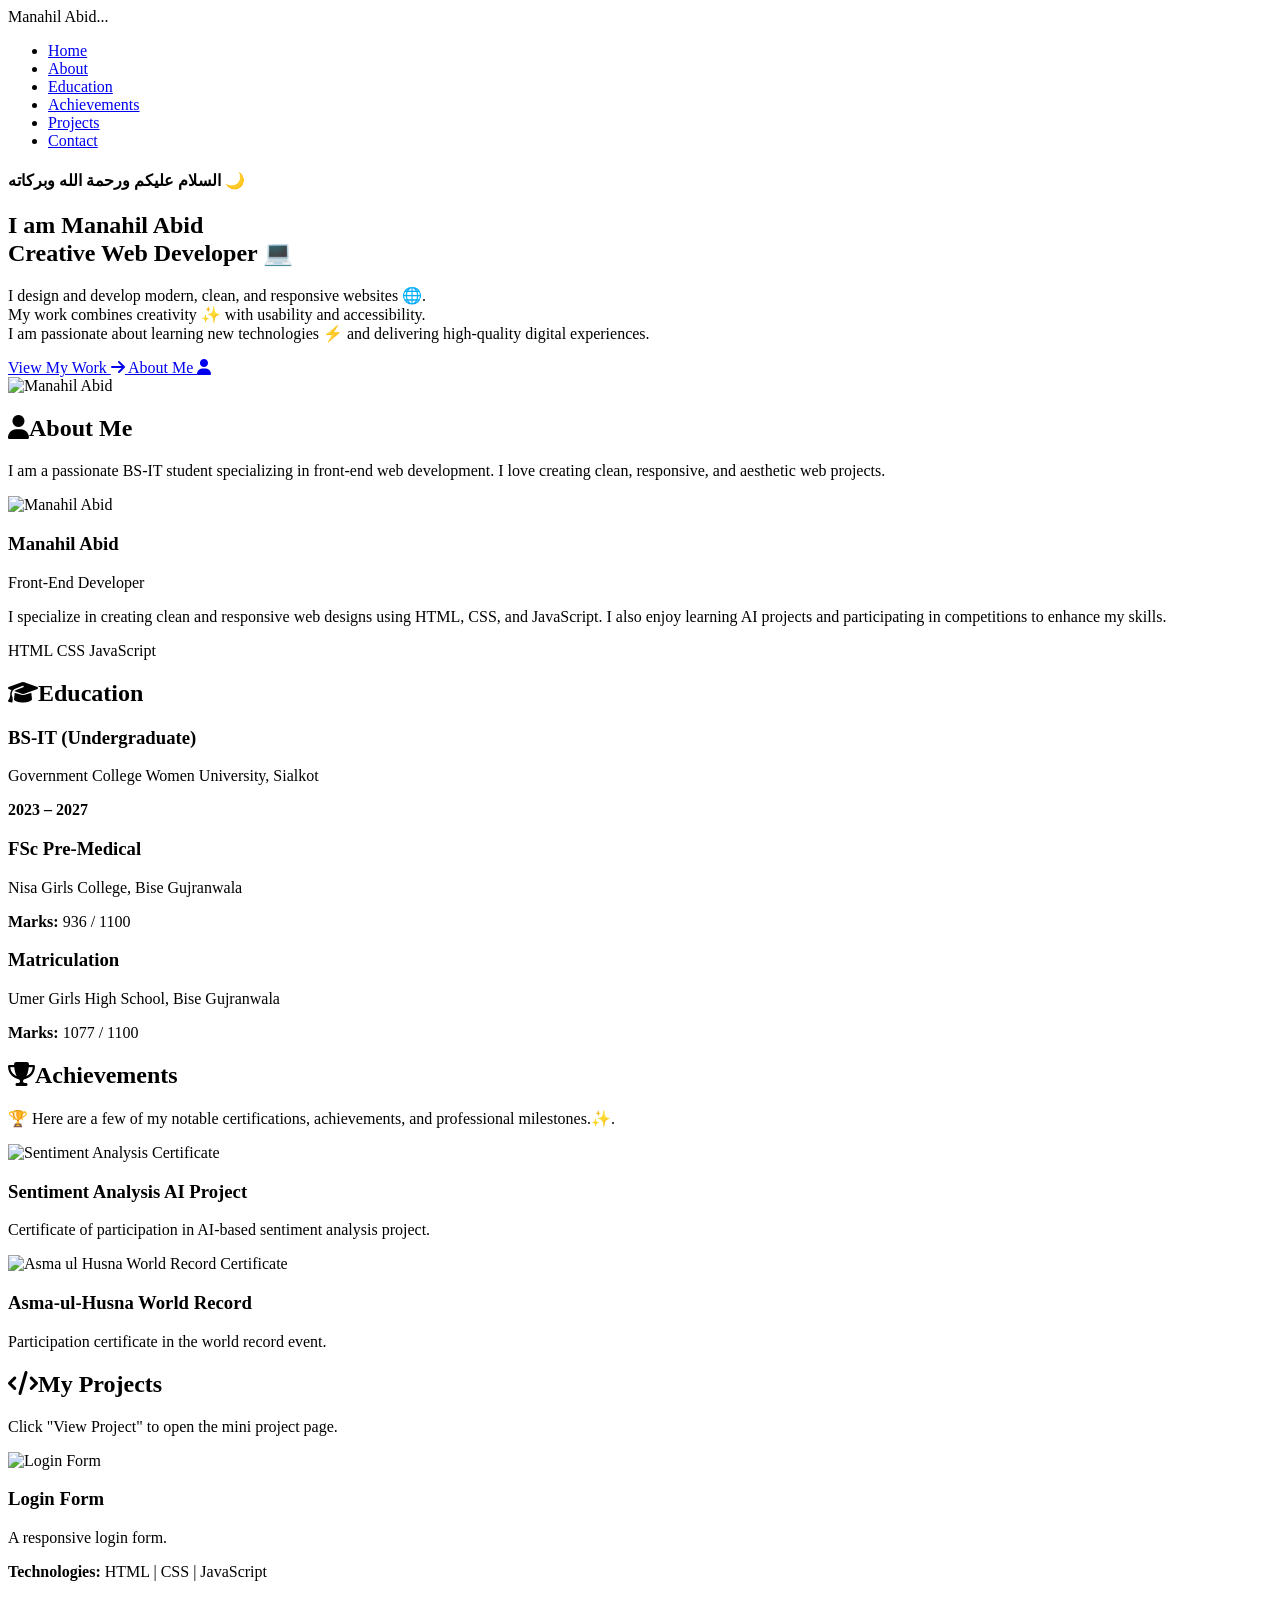
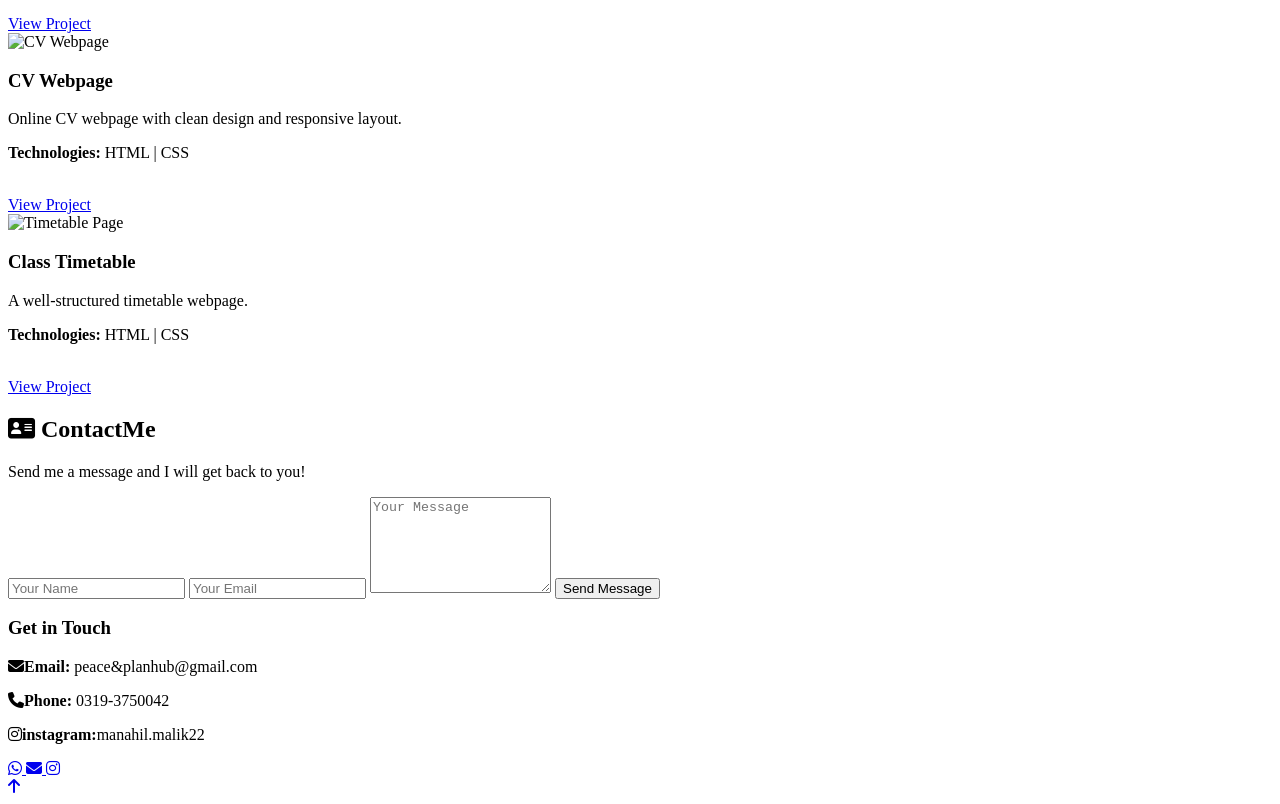
==== index.html @ 07df74ed "Add files via upload" ====
<!DOCTYPE html>
<html>
<head>
  <title>Portfolio | Manahil Abid</title>
  <link rel="stylesheet" href="portfolio.css">
  <link href="https://fonts.googleapis.com/css2?family=Poppins:wght@300;400;600&display=swap" rel="stylesheet">

  <!-- Font Awesome CDN -->
<link rel="stylesheet" href="https://cdnjs.cloudflare.com/ajax/libs/font-awesome/6.4.2/css/all.min.css">
</head>
<body>
  <a id="top"></a>
  <!-- ===== NAVBAR ===== -->
   <header>
    <nav class="navbar">
      <div class="logo">Manahil Abid...</div>
      <ul class="nav-links">
        <li><a href="#home" class="active">Home</a></li>
        <li><a href="#about">About</a></li>
        <li><a href="#education">Education</a></li>
        <li><a href="#achievements">Achievements</a></li>
        <li><a href="#projects">Projects</a></li>
        <li><a href="#contact">Contact</a></li>
      </ul>
    </nav>
  </header> 

   <!-- ===== HERO SECTION ===== -->
  <section id="home" class="hero">
  <div class="hero-content">

    <!-- Full Arabic Salam -->
    <h4 class="arabic-salam">السلام علیکم ورحمة الله وبركاته 🌙</h4>


    <!-- Main Title -->
    <h1 class="title">I am Manahil Abid<br>Creative Web Developer 💻</h1>

    <!-- Subtitle / Description -->
    <p class="subtitle">
      I design and develop modern, clean, and responsive websites 🌐.<br>
      My work combines creativity ✨ with usability and accessibility.<br>
      I am passionate about learning new technologies ⚡ and delivering high-quality digital experiences.
    </p>

    <!-- Buttons -->
    <div class="buttons">
      <a href="#projects" class="btn-primary">
        View My Work <i class="fas fa-arrow-right"></i>
      </a>
      <a href="#about" class="btn-secondary">
        About Me <i class="fas fa-user"></i>
      </a>
    </div>
  </div>

  <!-- Hero Image -->
  <div class="hero-img">
    <img src="images/myimg.jpg" alt="Manahil Abid">
  </div>
</section>

  <!-- ===== ABOUT SECTION ===== -->
   <section id="about" class="about">
    <div class="section-header">
      <h2>
        <i class="fas fa-user"></i>About Me
      </h2>
      <p>I am a passionate BS-IT student specializing in front-end web development. 
        I love creating clean, responsive, and aesthetic web projects.</p>
    </div>
     <div class="about-card">
      <img src="images/myimg.jpg" alt="Manahil Abid">
       <div class="about-text">
        <h3>Manahil Abid</h3>
        <p class="role">Front-End Developer</p>
        <p class="bio">I specialize in creating clean and responsive web designs using HTML, CSS, and JavaScript.
           I also enjoy learning AI projects and participating in competitions to enhance my skills.</p>
        <div class="skills">
          <span>HTML</span>
          <span>CSS</span>
          <span>JavaScript</span>
        </div>
      </div>
    </div>  
  </section> 

  <!-- ===== EDUCATION SECTION ===== -->
  <section id="education" class="education">
    <div class="section-header">
      <h2>
        <i class="fas fa-graduation-cap"></i>Education</h2>
    </div>
    <div class="edu-container">
      <div class="edu-card">
        <h3>BS-IT (Undergraduate)</h3>
        <p>Government College Women University, Sialkot</p>
        <p><strong>2023 – 2027</strong></p>
      </div>
      <div class="edu-card">
        <h3>FSc Pre-Medical</h3>
        <p>Nisa Girls College, Bise Gujranwala</p>
        <p><strong>Marks:</strong> 936 / 1100</p>
      </div>
      <div class="edu-card">
        <h3>Matriculation</h3>
        <p>Umer Girls High School, Bise Gujranwala</p>
        <p><strong>Marks:</strong> 1077 / 1100</p>
      </div>
    </div>
  </section>

  <!-- ===== ACHIEVEMENTS SECTION ===== -->
  <section id="achievements" class="achievements">
    <div class="section-header">
      <h2>
        <i class="fas fa-trophy"></i>Achievements</h2>
      <p>🏆 Here are a few of my notable certifications, achievements, 
        and professional milestones.✨.</p>
    </div>
    <div class="achievement-cards">
      <div class="achievement-card">
        <img src="images/achievement1.jpg" alt="Sentiment Analysis Certificate">
        <h3>Sentiment Analysis AI Project</h3>
        <p>Certificate of participation in AI-based sentiment analysis project.</p>
      </div>
      <div class="achievement-card">
        <img src="images/achievement2.jpg" alt="Asma ul Husna World Record Certificate">
        <h3>Asma-ul-Husna World Record</h3>
        <p>Participation certificate in the world record event.</p>
      </div>
    </div>
  </section>

  <!-- ===== PROJECTS SECTION ===== -->
  <section id="projects" class="projects">
    <div class="section-header">
      <h2>
        <i class="fas fa-code"></i>My Projects</h2>
      <p>Click "View Project" to open the mini project page.</p>
    </div>

    <div class="project-cards">
      <div class="project-card">
        <img src="images/login.png" alt="Login Form">
        <h3>Login Form</h3>
        <p>A responsive login form.</p>
        <p><strong>Technologies:</strong> HTML | CSS | JavaScript</p><br>
        <a href="Manahilprojects/LoginForm.html" class="btn-primary" target="_blank">View Project<br></a>
      </div>
      <div class="project-card">
        <img src="images/cv.png" alt="CV Webpage">
        <h3>CV Webpage</h3>
        <p>Online CV webpage with clean design and responsive layout.</p>
        <p><strong>Technologies:</strong> HTML | CSS</p><br>
        <a href="Manahilprojects/CV.html" class="btn-primary" target="_blank"> View Project</a>
      </div>
      <div class="project-card">
        <img src="images/timetable.png" alt="Timetable Page">
        <h3>Class Timetable</h3>
        <p>A well-structured timetable webpage.</p>
        <p><strong>Technologies:</strong> HTML | CSS</p><br>
        <a href="Manahilprojects/TimeTable.html" class="btn-primary" target="_blank">View Project</a>
      </div>
    </div>
  </section>
  <!-- ===== CONTACT SECTION ===== -->
  <section id="contact" class="contact">
    <div class="section-header">
      <h2>
        <i class="fas fa-address-card"></i> ContactMe</h2>
      <p>Send me a message and I will get back to you!</p>
    </div>

    <div class="contact-container">
      <form action="#" class="contact-form">
        <input type="text" placeholder="Your Name" required>
        <input type="email" placeholder="Your Email" required>
        <textarea placeholder="Your Message" rows="6" required></textarea>
        <button type="submit" class="btn-primary">Send Message</button>
      </form> 

     <div class="contact-info">
        <h3>Get in Touch</h3>
        <p>
          <i class="fas fa-envelope"></i><strong>Email:</strong> peace&planhub@gmail.com</p>
        <p>
          <i class="fas fa-phone"></i><strong>Phone:</strong> 0319-3750042</p>
          <p>
            <i class="fab fa-instagram"></i><strong>instagram:</strong>manahil.malik22</p>
      </div>
      <div class="social-icons">
  <a href="https://wa.me/0319-3750042" target="_blank" title="WhatsApp">
    <i class="fab fa-whatsapp"></i>
  </a>
  <a href="mailto:peace&planhub@gmail.com" target="_blank" title="Gmail">
    <i class="fas fa-envelope"></i>
  </a>
  <a href="https://instagram.com/manahil.malik22" target="_blank" title="Instagram">
    <i class="fab fa-instagram"></i>
  </a>
</div>
    </div>
  </section>
<a href="#top"id="backToTop"title="Go to top">
  <i class="fas fa-arrow-up"></i>
</body>
</html>
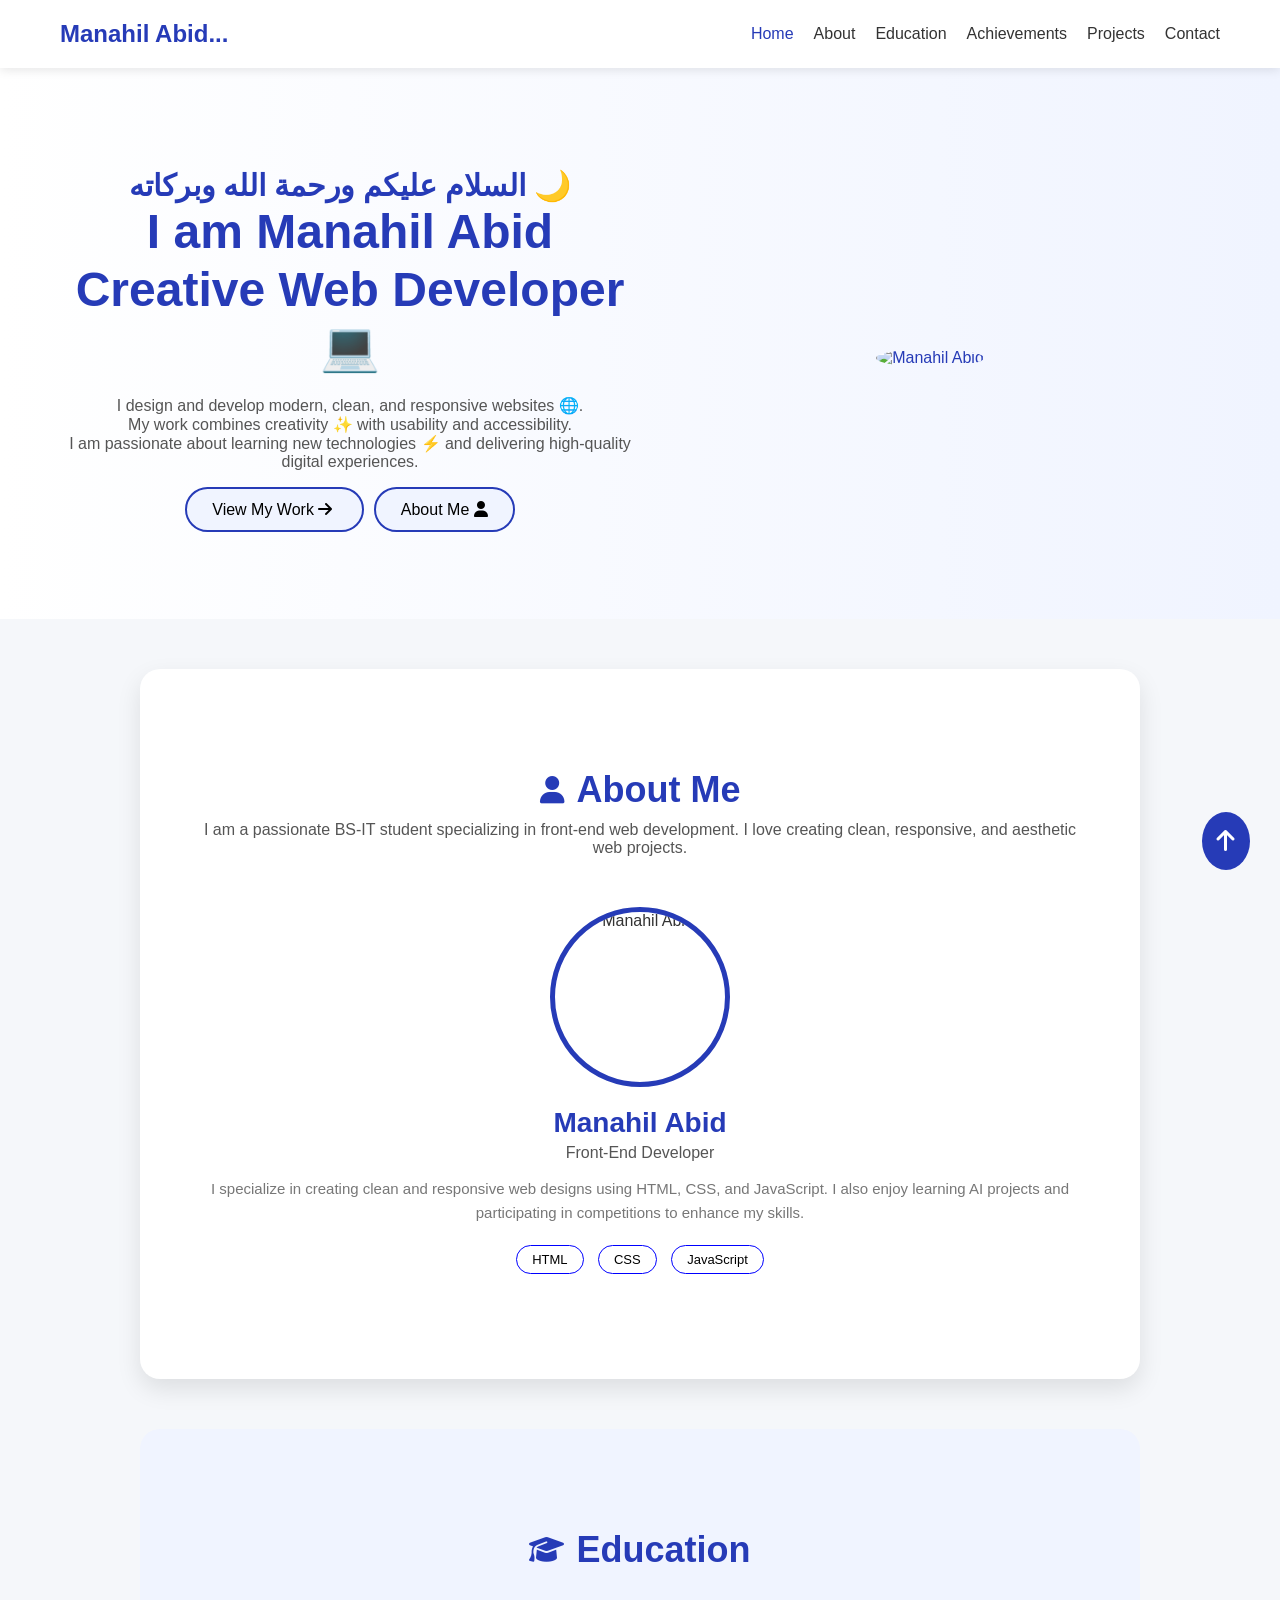
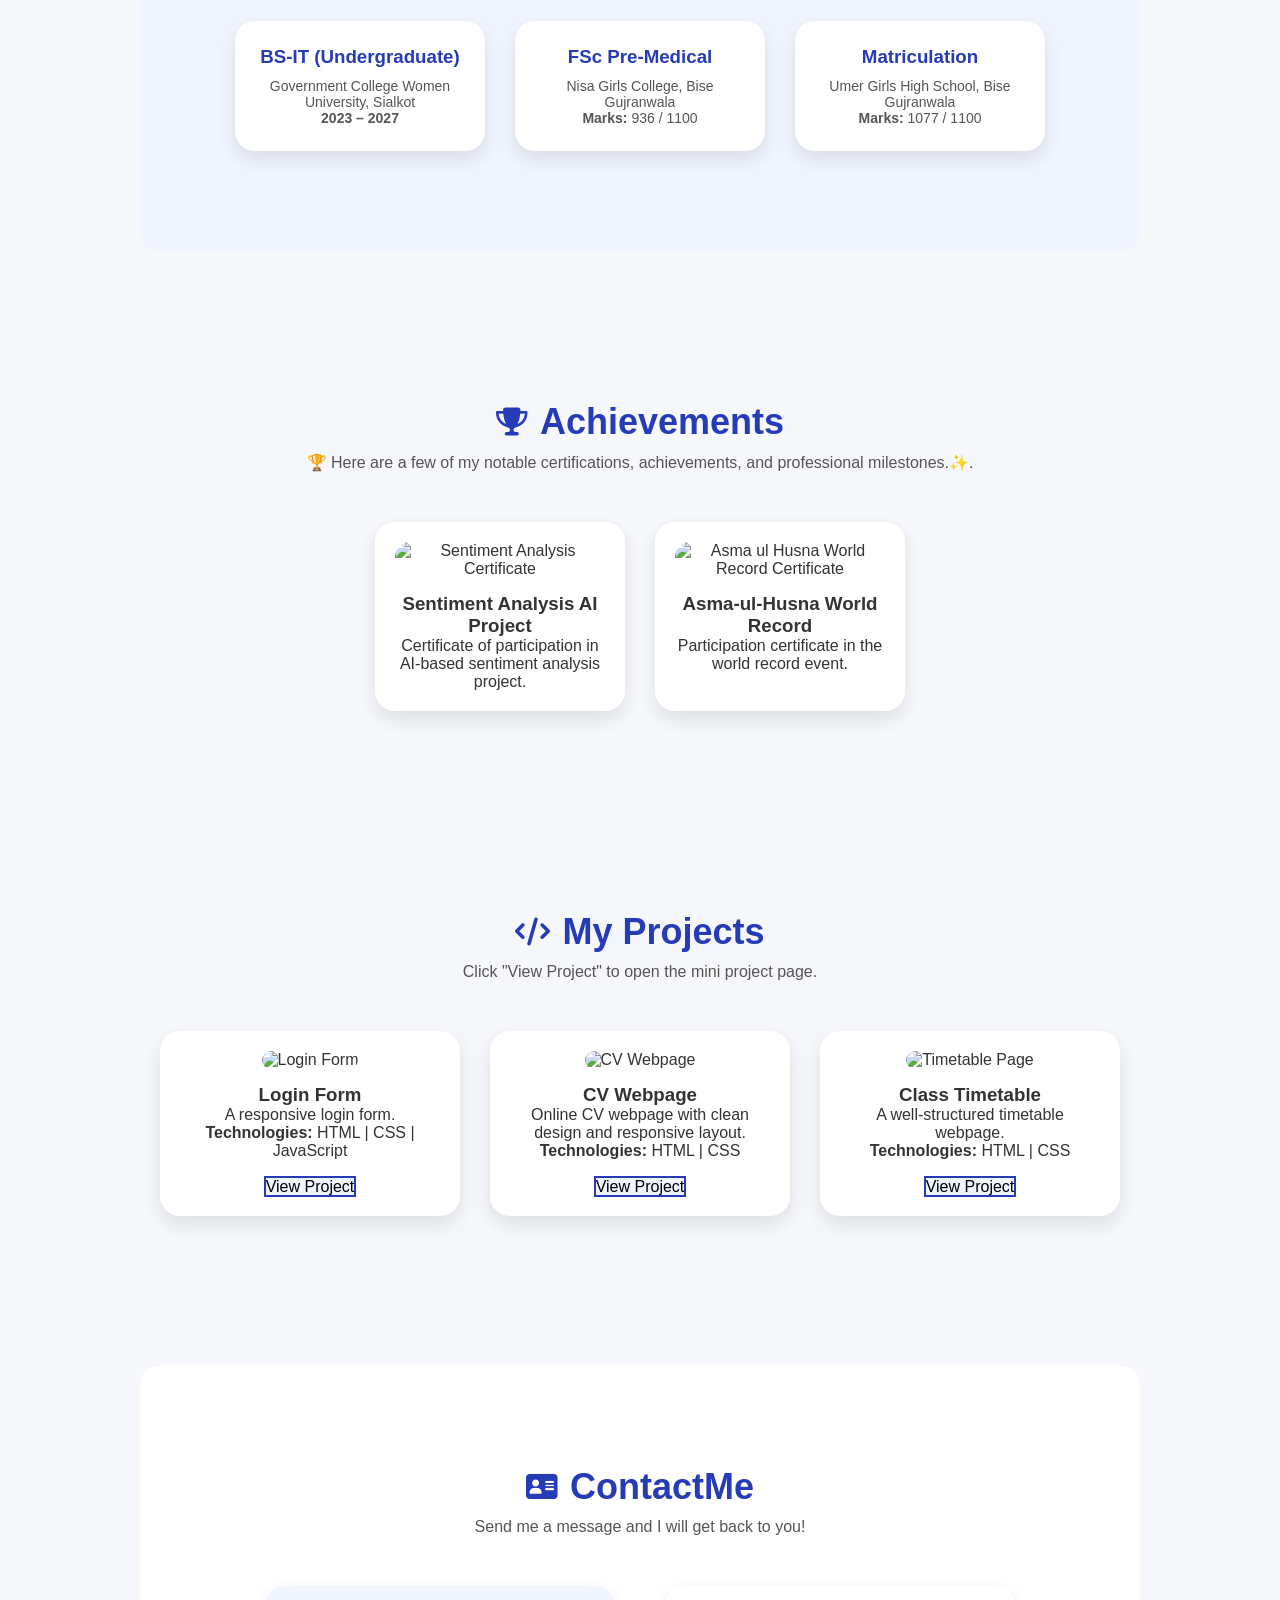
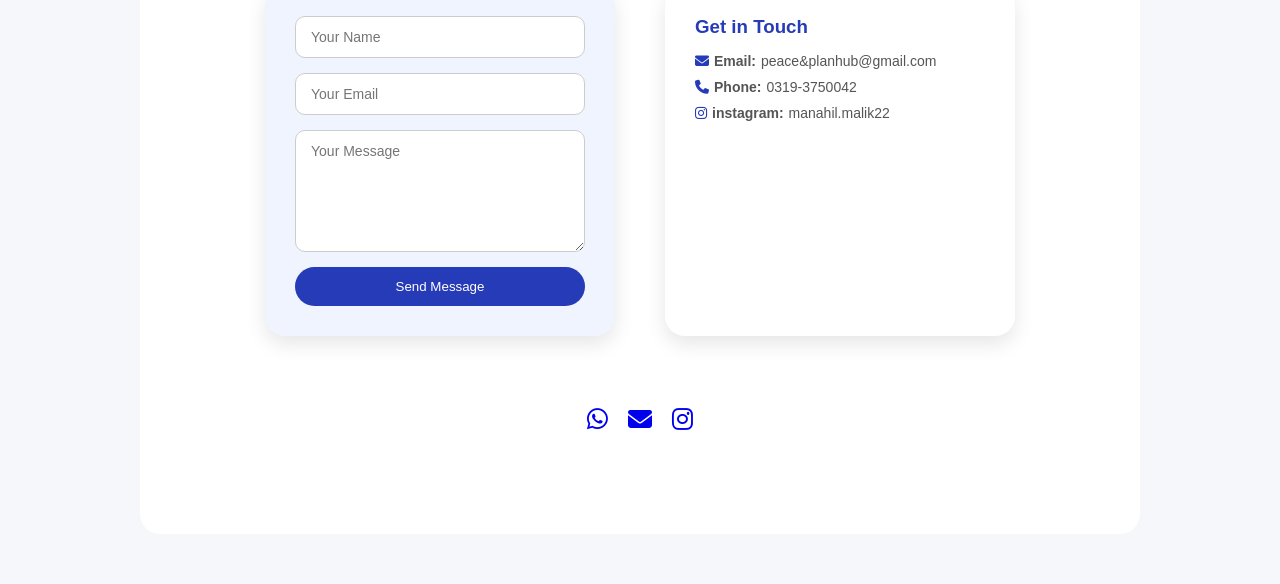
==== commit 9905e09b: "Update index.html" ====
--- a/index.html
+++ b/index.html
@@ -2,7 +2,7 @@
 <html>
 <head>
   <title>Portfolio | Manahil Abid</title>
-  <link rel="stylesheet" href="portfolio.css">
+  <link rel="stylesheet" href="index.css">
   <link href="https://fonts.googleapis.com/css2?family=Poppins:wght@300;400;600&display=swap" rel="stylesheet">
 
   <!-- Font Awesome CDN -->
@@ -205,4 +205,4 @@
 <a href="#top"id="backToTop"title="Go to top">
   <i class="fas fa-arrow-up"></i>
 </body>
-</html>+</html>
--- a/index.css
+++ b/index.css
@@ -0,0 +1,466 @@
+/* ===== GLOBAL STYLES ===== */
+* {
+    margin: 0;
+    padding: 0;
+    box-sizing: border-box;
+    font-family: 'Poppins', sans-serif;
+}
+
+ body {
+    scroll-behavior: smooth;
+    background: #f5f7fa;
+    color: #333;
+}
+a {
+    text-decoration: none;
+}  
+
+/* ===== NAVBAR ===== */
+.navbar {
+    display: flex;
+    justify-content: space-between;
+     align-items: center;
+    padding: 20px 60px;
+    background: #ffffff;
+    box-shadow: 0 2px 10px rgba(0,0,0,0.1);
+     position: sticky;
+     top: 0;
+    z-index: 1000;     
+} 
+
+.navbar .logo {
+    font-size: 24px;
+    font-weight: 600;
+    color: #263bb7;
+}
+
+ .nav-links {
+    list-style: none;
+    display: flex;
+    gap: 20px; 
+} 
+
+.nav-links li a {
+    color: #333;
+    font-weight: 500;
+    transition: color 0.3s; 
+} 
+ .nav-links li a.active,
+.nav-links li a:hover {
+    color: #263bb7;
+} 
+
+/* ===== HERO SECTION ===== */
+ .hero {
+    display: flex;
+    justify-content: space-between;
+    align-items: center; 
+     padding: 100px 60px;
+     background: linear-gradient(to right, #ffffff, #f0f4ff);
+     color:#263bb7;
+     flex-wrap: wrap;
+    text-align: center; 
+} 
+
+ .hero-content {
+    flex: 1 1 400px;
+}
+.arabic-salam{
+    font-size: 30px;
+}
+ .hero-content h3 {
+    font-size: 20px;
+    color: #263bb7;
+    margin-bottom: 10px;
+}
+
+.hero-content h1 {
+    font-size: 48px;
+    margin-bottom: 20px;
+    line-height: 1.2;
+}
+
+.hero-content p {
+    font-size: 16px;
+    margin-bottom: 30px;
+    color: #555;
+} 
+
+.buttons a {
+    padding: 12px 25px;
+     border-radius: 30px;
+     margin: 5px;
+    font-weight: 500;
+    transition: all 0.3s ease;  
+}
+
+ .btn-primary {
+     background: #f0f4ff;
+    color: black;
+    border: 2px solid #263bb7;
+}
+
+ .btn-primary:hover {
+     background: #263bb7;
+    color: #fff;
+    transform: translateY(-3px);
+}
+
+.btn-secondary {
+    background: #f0f4ff;
+    color:black;
+    border: 2px solid #263bb7;
+}
+
+.btn-secondary:hover {
+    background: #263bb7;
+    color: #fff;
+    transform: translateY(-3px);
+}
+
+.hero-img {
+    flex: 1 1 400px;
+    margin-top: 30px;
+    display: flex;
+    justify-content: center;
+    align-items: center;
+}
+
+.hero-img img {
+    max-width: 350px;
+     border-radius: 50%;
+     transition: transform 0.3s ease; 
+} 
+
+.hero-img img:hover {
+    transform: scale(1.05);
+}    
+
+/* ===== ABOUT SECTION ===== */
+.about {
+    padding: 100px 60px;
+    background: #ffffff;
+    border-radius: 20px;
+    margin: 50px auto;
+     max-width: 1000px;
+    box-shadow: 0 10px 25px rgba(0,0,0,0.1); 
+}
+
+.section-header {
+    text-align: center;
+    margin-bottom: 50px;
+}
+
+.section-header h2 {
+    display: flex;
+    font-size: 36px;
+    color: #263bb7;
+    margin-bottom: 10px;
+    align-items: center;
+    justify-content: center;
+    gap: 12px;
+}
+.section-header h2 i{
+       color: #263bb7;
+       font-size:28px;
+}
+
+.section-header p {
+    font-size: 16px;
+    color: #555;
+}
+
+.about-card {
+    display: flex;
+    flex-direction: column;
+    align-items: center;
+    gap: 20px;
+    text-align: center;
+}
+
+.about-card img {
+    width: 180px;
+    height: 180px;
+    object-fit: cover;
+    border-radius: 50%;
+    border: 5px solid #263bb7;
+    transition: transform 0.3s, box-shadow 0.3s;
+}
+
+.about-card img:hover {
+    transform: scale(1.1);
+    box-shadow: 0 10px 20px rgba(38,59,183,0.3);
+}
+
+.about-text h3 {
+    color: #263bb7;
+    font-size: 28px;
+    margin-bottom: 5px;
+}
+
+.about-text .role {
+    font-weight: 500;
+    color: #555;
+    margin-bottom: 15px;
+}
+
+.about-text .bio {
+    font-size: 15px;
+    color: #777;
+    line-height: 1.6;
+    margin-bottom: 15px;
+}
+
+.about-text .skills span {
+    display: inline-block;
+    border: 1px solid blue;
+    background: #ffffff;
+    color: black;
+    padding: 6px 15px;
+    margin: 5px;
+    border-radius: 25px;
+    font-size: 13px;
+    transition: background 0.3s;
+}
+
+.about-text .skills span:hover {
+    background: #1a2aa0;
+    color: #fff;
+} 
+
+/* ===== EDUCATION SECTION ===== */
+.education {
+    padding: 100px 60px;
+    text-align: center;
+    background: #f0f4ff;
+    border-radius: 20px;
+    margin: 50px auto;
+    max-width: 1000px;
+}
+
+.edu-container {
+    display: flex;
+    flex-wrap: wrap;
+    justify-content: center;
+    gap: 30px;
+}
+
+.edu-card {
+    background: #fff;
+    width: 250px;
+    padding: 25px;
+    border-radius: 20px;
+    box-shadow: 0 8px 20px rgba(0,0,0,0.1);
+    transition: transform 0.3s, box-shadow 0.3s;
+}
+
+.edu-card:hover {
+    transform: translateY(-10px);
+    box-shadow: 0 15px 25px rgba(38,59,183,0.2);
+}
+
+.edu-card h3 {
+    color: #263bb7;
+    margin-bottom: 10px;
+}
+
+.edu-card p {
+    color: #555;
+    font-size: 14px;
+}
+
+/* ===== ACHIEVEMENTS SECTION ===== */
+.achievements {
+    padding: 100px 60px;
+    text-align: center;
+}
+
+.achievement-cards {
+    display: flex;
+    flex-wrap: wrap;
+    justify-content: center;
+    gap: 30px;
+    margin-top: 30px;
+}
+
+.achievement-card {
+    background: #fff;
+    width: 250px;
+    padding: 20px;
+    border-radius: 20px;
+    box-shadow: 0 8px 20px rgba(0,0,0,0.1);
+    transition: transform 0.3s, box-shadow 0.3s;
+}
+
+.achievement-card:hover {
+    transform: translateY(-10px);
+    box-shadow: 0 15px 25px rgba(38,59,183,0.2);
+}
+
+.achievement-card img {
+    width: 100%;
+    border-radius: 15px;
+    margin-bottom: 15px;
+}
+
+/* ===== PROJECTS SECTION ===== */
+.projects {
+    padding: 100px 60px;
+    text-align: center;
+}
+
+.project-cards {
+    display: flex;
+    flex-wrap: wrap;
+    justify-content: center;
+    gap: 30px;
+    margin-top: 20px;
+}
+
+.project-card {
+    background: #fff;
+    width: 300px;
+    padding: 20px;
+    border-radius: 20px;
+    box-shadow: 0 8px 20px rgba(0,0,0,0.1);
+    transition: transform 0.3s, box-shadow 0.3s;
+}
+
+.project-card:hover {
+    transform: translateY(-10px);
+    box-shadow: 0 15px 25px rgba(38,59,183,0.2);
+}
+
+.project-card img {
+    width: 100%;
+    border-radius: 15px;
+    margin-bottom: 15px;
+}
+
+/* ===== CONTACT SECTION ===== */
+ .contact {
+    padding: 100px 60px;
+    text-align: center;
+    background: #ffffff;
+    border-radius: 20px;
+    margin: 50px auto;
+    max-width: 1000px;
+}
+
+.contact-container {
+    display: flex;
+    justify-content: center;
+    gap: 50px;
+    flex-wrap: wrap;
+    margin-top: 50px;
+}
+
+.contact-form {
+    background: #f0f4ff;
+    padding: 30px;
+    border-radius: 20px;
+    width: 350px;
+    box-shadow: 0 8px 20px rgba(0,0,0,0.1);
+    display: flex;
+    flex-direction: column;
+    gap: 15px;
+}
+
+.contact-form input,
+.contact-form textarea {
+    padding: 12px 15px;
+    border-radius: 10px;
+    border: 1px solid #ccc;
+    font-size: 14px;
+}
+
+.contact-form button {
+    background: #263bb7;
+    color: #fff;
+    padding: 12px;
+    border-radius: 30px;
+    border: none;
+    cursor: pointer;
+    font-weight: 500;
+    transition: background 0.3s, transform 0.3s;
+}
+
+.contact-form button:hover {
+    background: #1a2aa0;
+    transform: translateY(-3px);
+}
+
+.contact-info {
+    background: #fff;
+    padding: 30px;
+    border-radius: 20px;
+    width: 350px;
+    box-shadow: 0 8px 20px rgba(0,0,0,0.1);
+    text-align: left;
+}
+
+.contact-info h3 {
+    color: #263bb7;
+    margin-bottom: 15px;
+}
+
+.contact-info p {
+    font-size: 14px;
+    margin-bottom: 10px;
+    color: #555;
+    display: flex;
+    align-items: center;
+    gap: 5px;
+}
+
+.contact-info a {
+    color: #263bb7;
+}
+
+.contact-info a:hover {
+    text-decoration: underline;
+} 
+.contact-info i{
+    color: #263bb7;
+}
+.social-icons{
+    display:flex;
+    gap:20px;
+    justify-content: center;
+    margin-top: 20px;
+}
+.social-icons a{
+    font-size: 24px;
+    transition: color 0.3s transform 0.3s;
+}
+.social-icons a:hover{
+    color: #1a2aa0;
+    translate: Y(-3px);
+}
+/* ===== RESPONSIVE ===== */
+ @media (max-width: 1000px) {
+    .hero {
+        flex-direction: column;
+        text-align: center;
+    }
+    .hero-img img {
+        max-width: 250px;
+        margin-top: 20px;
+    }
+} 
+#backToTop{
+    position: fixed;
+    bottom:30px;
+    right: 30px;
+    background: #263bb7;
+    color:#fff;
+    border:none;
+    border-radius: 50%;
+    padding:15px;
+    cursor:pointer;
+    font-size: 24px;
+    z-index: 1000;
+}
+    #backToTop:hover{
+background-color: grey;
+    }
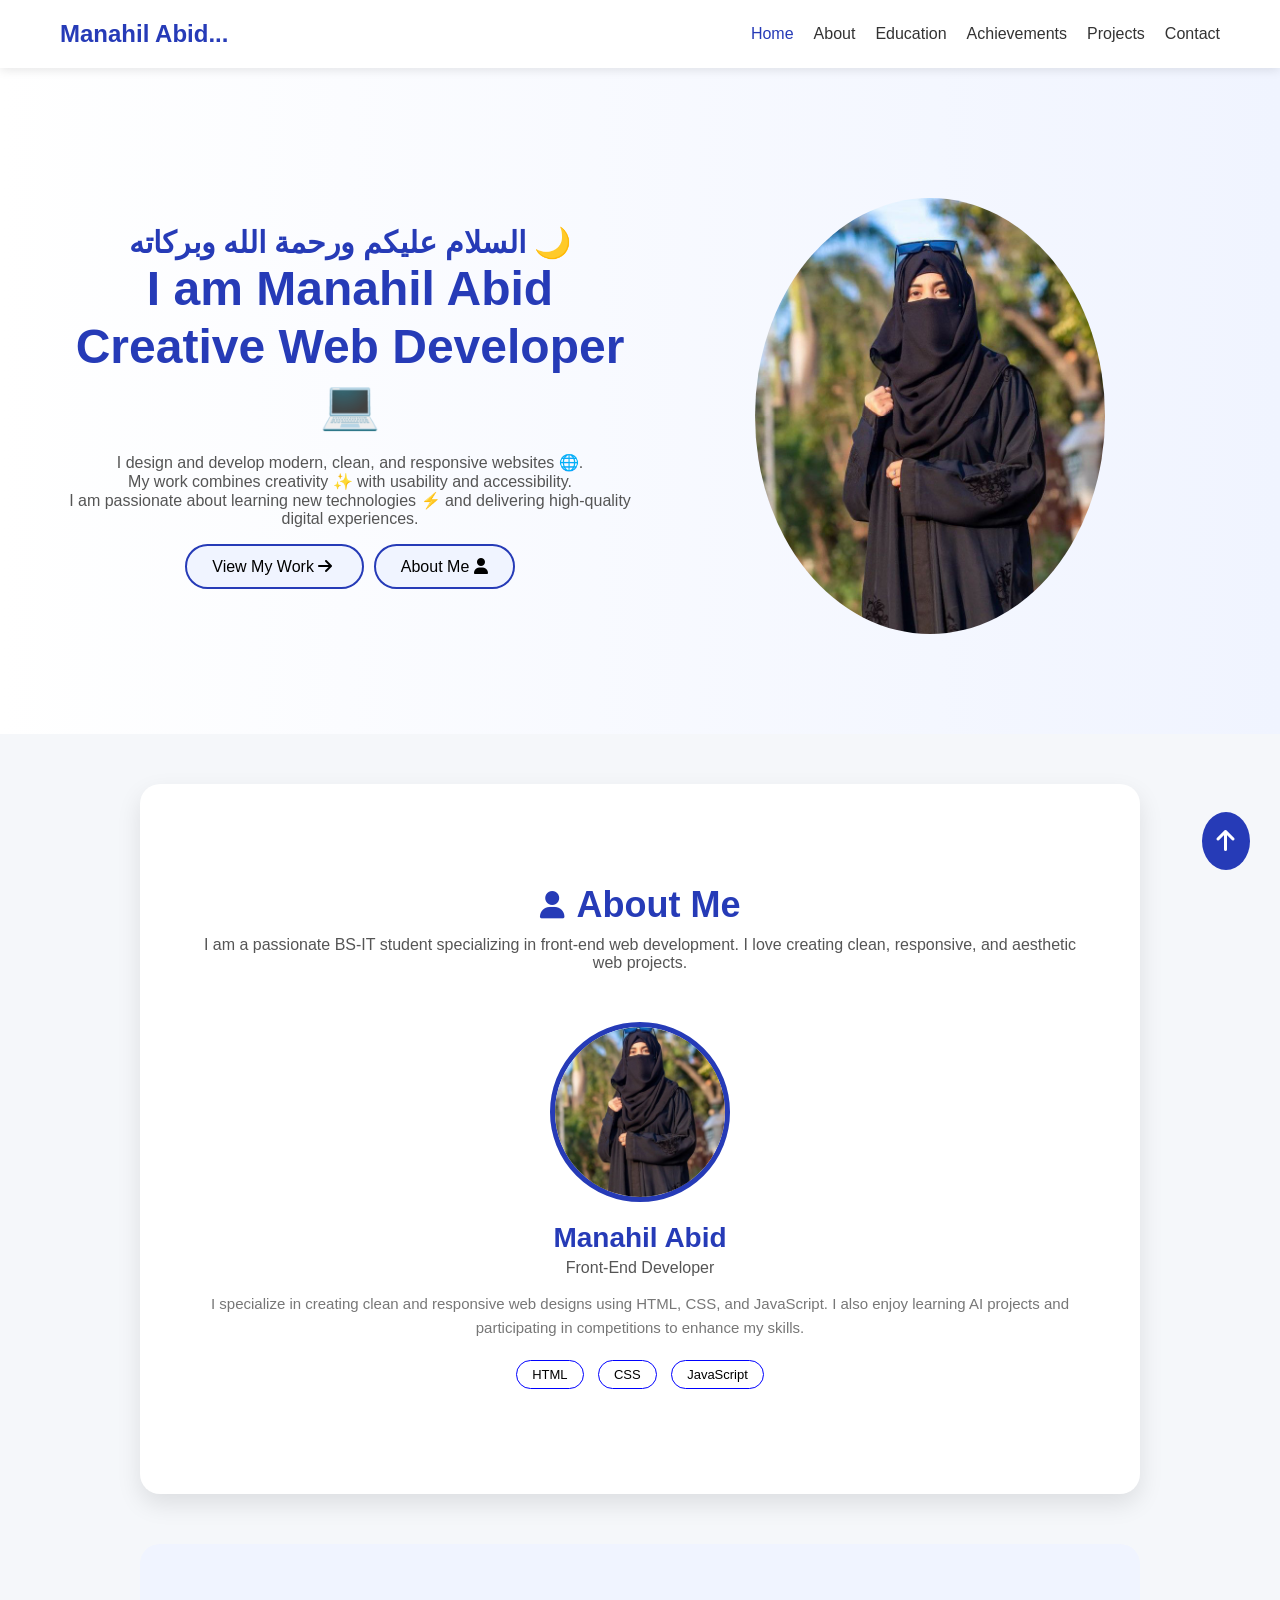
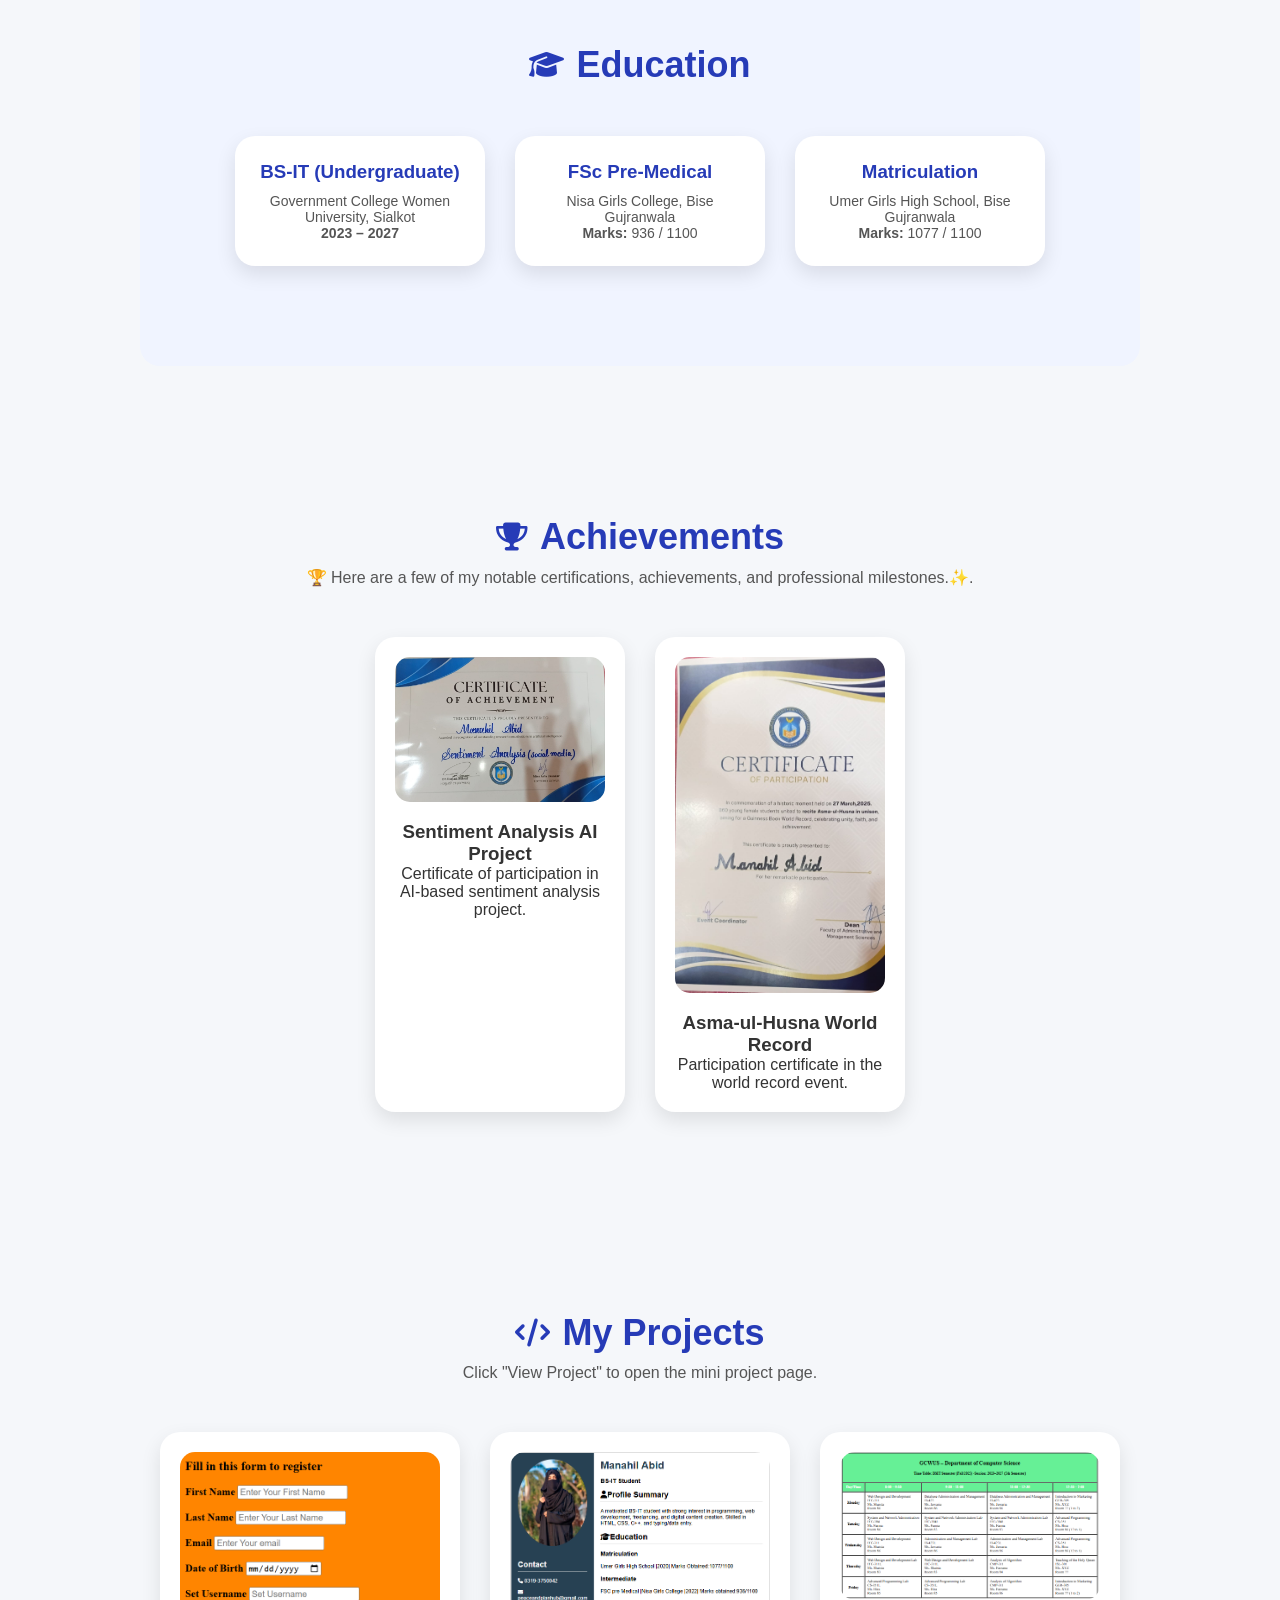
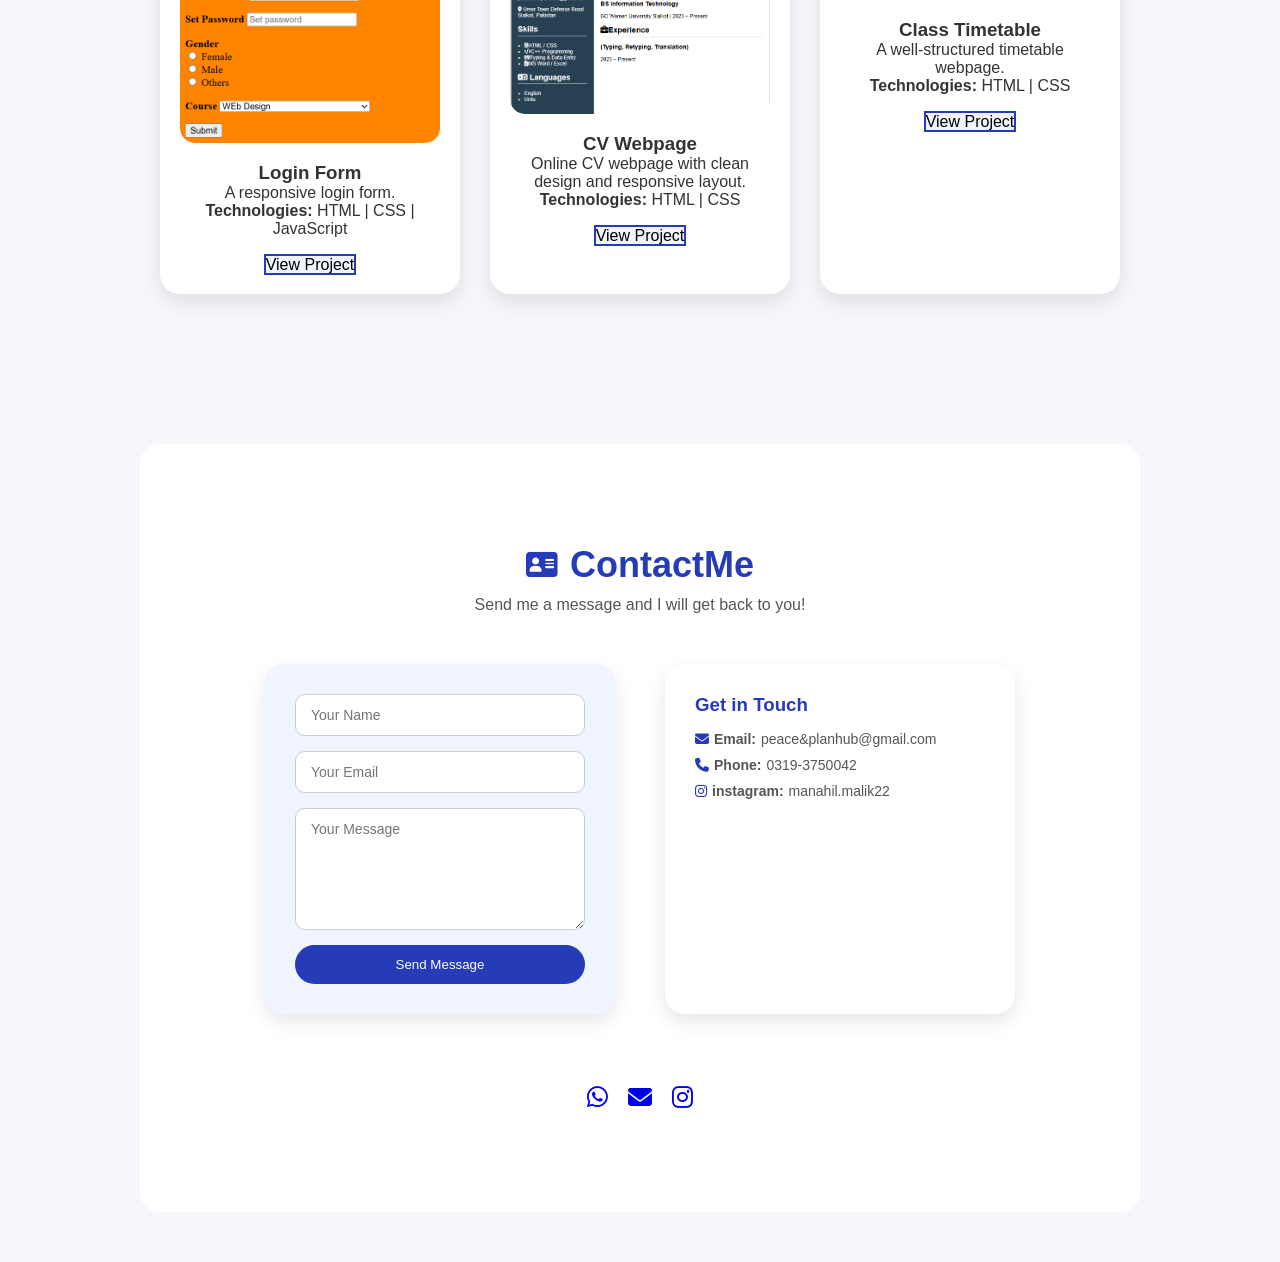
==== commit 84bba1b2: "Update index.html" ====
--- a/index.html
+++ b/index.html
@@ -56,7 +56,7 @@
 
   <!-- Hero Image -->
   <div class="hero-img">
-    <img src="images/myimg.jpg" alt="Manahil Abid">
+    <img src="myimg.jpg" alt="Manahil Abid">
   </div>
 </section>
 
@@ -70,7 +70,7 @@
         I love creating clean, responsive, and aesthetic web projects.</p>
     </div>
      <div class="about-card">
-      <img src="images/myimg.jpg" alt="Manahil Abid">
+      <img src="myimg.jpg" alt="Manahil Abid">
        <div class="about-text">
         <h3>Manahil Abid</h3>
         <p class="role">Front-End Developer</p>
@@ -120,12 +120,12 @@
     </div>
     <div class="achievement-cards">
       <div class="achievement-card">
-        <img src="images/achievement1.jpg" alt="Sentiment Analysis Certificate">
+        <img src="achievement1.jpg" alt="Sentiment Analysis Certificate">
         <h3>Sentiment Analysis AI Project</h3>
         <p>Certificate of participation in AI-based sentiment analysis project.</p>
       </div>
       <div class="achievement-card">
-        <img src="images/achievement2.jpg" alt="Asma ul Husna World Record Certificate">
+        <img src="achievement2.jpg" alt="Asma ul Husna World Record Certificate">
         <h3>Asma-ul-Husna World Record</h3>
         <p>Participation certificate in the world record event.</p>
       </div>
@@ -142,25 +142,25 @@
 
     <div class="project-cards">
       <div class="project-card">
-        <img src="images/login.png" alt="Login Form">
+        <img src="login.png" alt="Login Form">
         <h3>Login Form</h3>
         <p>A responsive login form.</p>
         <p><strong>Technologies:</strong> HTML | CSS | JavaScript</p><br>
-        <a href="Manahilprojects/LoginForm.html" class="btn-primary" target="_blank">View Project<br></a>
+        <a href="LoginForm.html" class="btn-primary" target="_blank">View Project<br></a>
       </div>
       <div class="project-card">
-        <img src="images/cv.png" alt="CV Webpage">
+        <img src="cv.png" alt="CV Webpage">
         <h3>CV Webpage</h3>
         <p>Online CV webpage with clean design and responsive layout.</p>
         <p><strong>Technologies:</strong> HTML | CSS</p><br>
-        <a href="Manahilprojects/CV.html" class="btn-primary" target="_blank"> View Project</a>
+        <a href="CV.html" class="btn-primary" target="_blank"> View Project</a>
       </div>
       <div class="project-card">
-        <img src="images/timetable.png" alt="Timetable Page">
+        <img src="timetable.png" alt="Timetable Page">
         <h3>Class Timetable</h3>
         <p>A well-structured timetable webpage.</p>
         <p><strong>Technologies:</strong> HTML | CSS</p><br>
-        <a href="Manahilprojects/TimeTable.html" class="btn-primary" target="_blank">View Project</a>
+        <a href="TimeTable.html" class="btn-primary" target="_blank">View Project</a>
       </div>
     </div>
   </section>
--- a/index.css
+++ b/index.css
@@ -463,4 +463,4 @@
 }
     #backToTop:hover{
 background-color: grey;
-    }+    }
